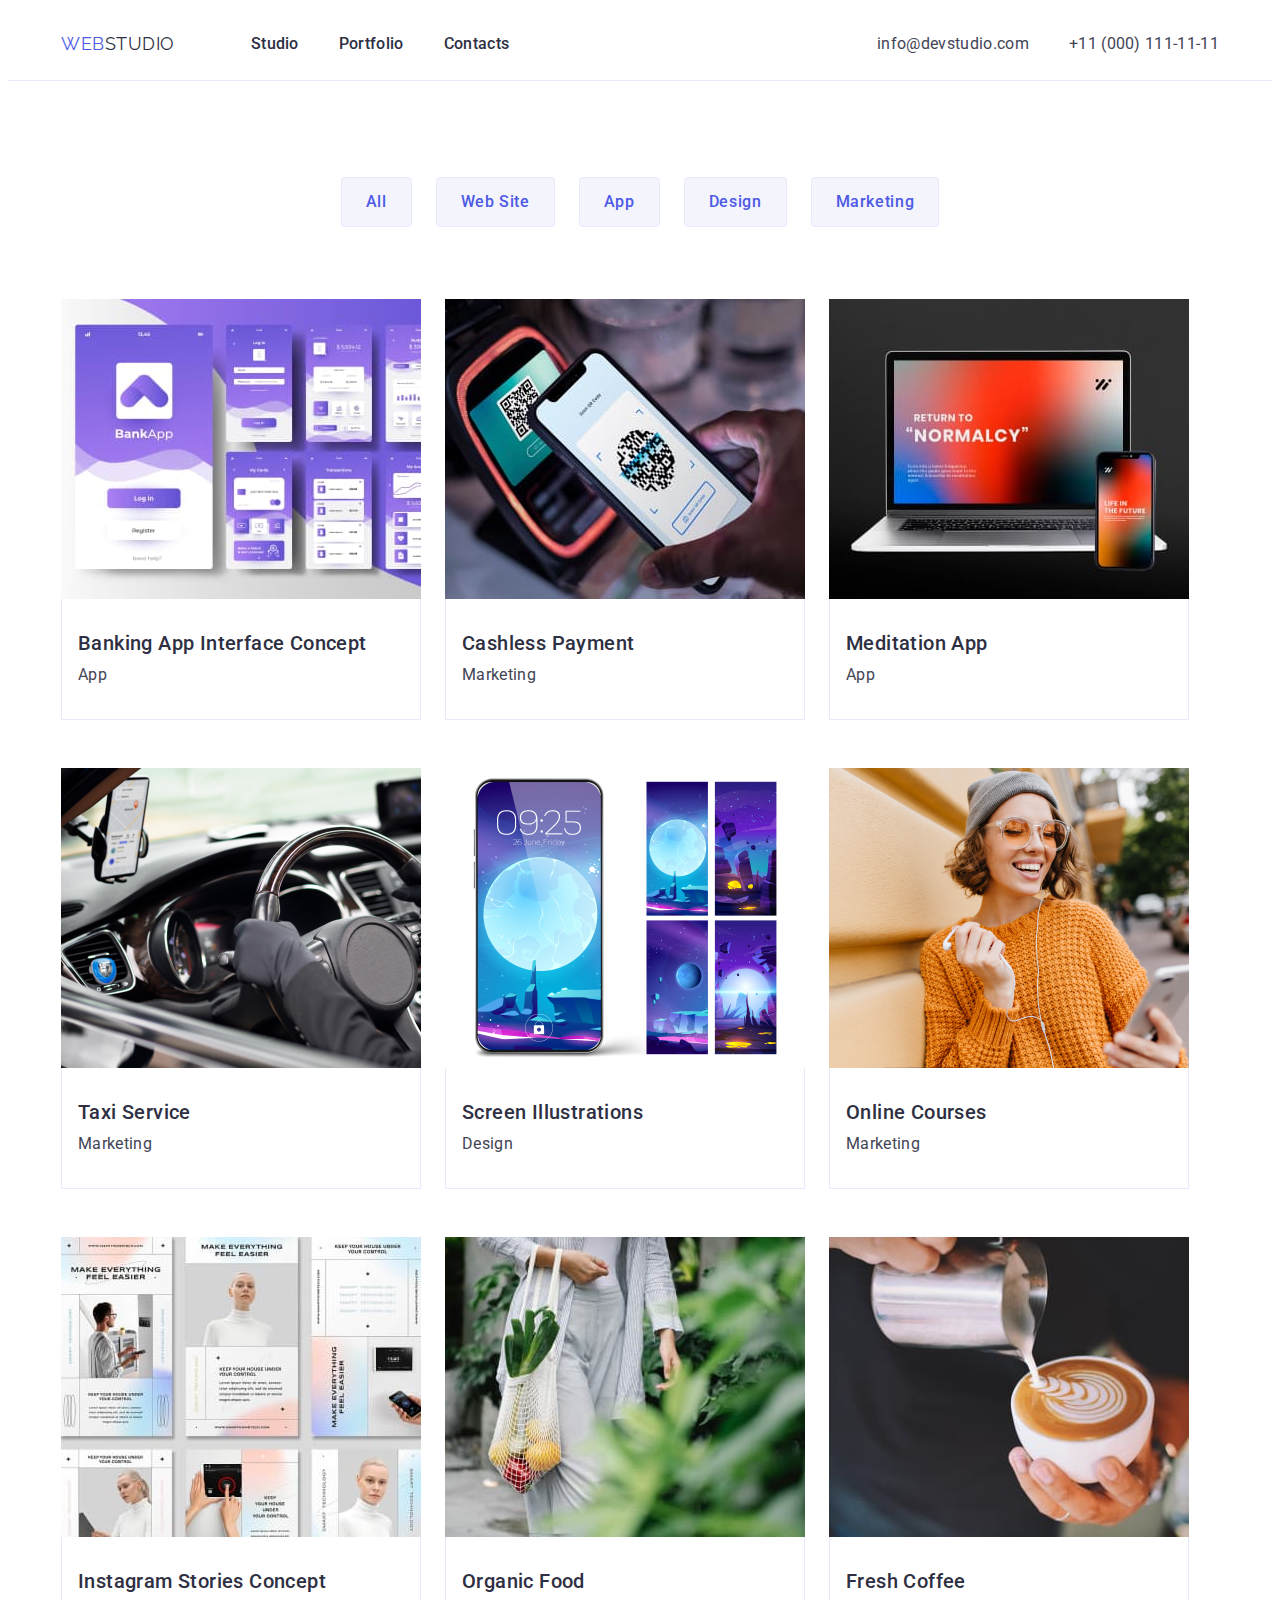
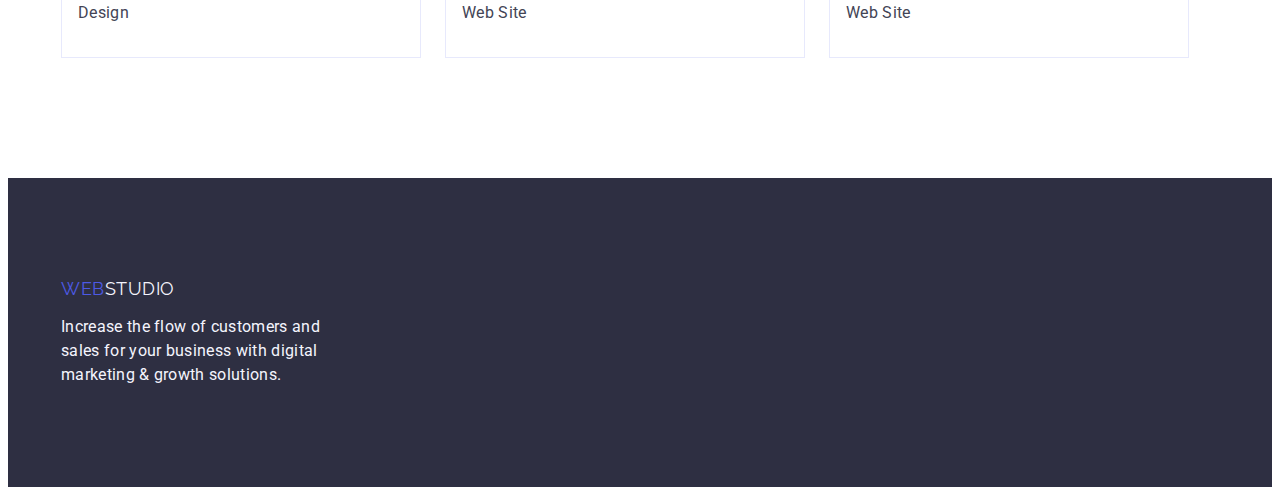
==== portfolio.html @ fd8b8183 "Initial commit" ====
<!DOCTYPE html>
<html lang="en">
<head>
    <meta charset="UTF-8">
    <meta http-equiv="X-UA-Compatible" content="IE=edge">
    <meta name="viewport" content="width=device-width, initial-scale=1.0">
    <title>Портфоліо</title>
    <link rel="preconnect" href="https://fonts.googleapis.com">
    <link rel="preconnect" href="https://fonts.gstatic.com" crossorigin>
    <link href="https://fonts.googleapis.com/css2?family=Raleway:wght@800&family=Roboto:wght@400;500;600;700&display=swap" rel="stylesheet">
    <link rel="stylesheet" href="https://cdnjs.cloudflare.com/ajax/libs/modern-normalize/1.1.0/modern-normalize.min.css" integrity="sha512-wpPYUAdjBVSE4KJnH1VR1HeZfpl1ub8YT/NKx4PuQ5NmX2tKuGu6U/JRp5y+Y8XG2tV+wKQpNHVUX03MfMFn9Q==" crossorigin="anonymous" referrerpolicy="no-referrer" />
    <link rel="stylesheet" href="./css/styles.css">
</head>
<body>
    <header class="header">
        <div class="container header-container">
        <nav class="header-navigation"> 
        <a class="header-logo link" href="./index.html">Web<span class="studio-text">Studio</span></a>          
        <ul class="header-list list">
        <li class="header-item"> <a class="header-link link" href="./index.html">Studio</a> </li>
        <li class="header-item"> <a class="header-link link" href="./portfolio.html">Portfolio</a> </li>
        <li class="header-item"> <a class="header-link link" href=""> Contacts</a></li>
    </ul>
</nav>
<address class="header-address">
    <ul class="header-list list">
    <li class="header-item"><a class="header-contact link" href="mailto:info@devstudio.com">info@devstudio.com</a></li>
    <li class="header-item"><a class="header-contact link" href="tel:+110001111111">+11 (000) 111-11-11</a></li>
    </ul>
</address>
</div>
    </header>
    <main>
<section class="portfolio-section">
    <div class="container portfolio-conteiner">
    <h1 hidden>title</h1>
    <ul class="button-list list">
        <li class="button-item"><button class="btn-text btn" type="button">All</button></li>
        <li class="button-item"><button class="btn-text btn" type="button">Web Site</button></li>
        <li class="button-item"><button class="btn-text btn" type="button">App</button></li>
        <li class="button-item"><button class="btn-text btn" type="button">Design</button></li>
        <li class="button-item"><button class="btn-text btn" type="button">Marketing</button></li>
    </ul>
    <ul class="picture-list list">
        <li class="picture-item">
            <a href="#" class="link">
            <img src="./images/portfolio/themth.jpg" alt="themth" width="360" height="300">
            <div class="under-picture">
            <h2 class="picture-tittle">Banking App Interface Concept</h2>
            <p class="picture-text">App</p>
</div>
        </a>
        </li>
        <li class="picture-item">
            <a href="#" class="link">
            <img src="./images/portfolio/qrscaner.jpg" alt="qrscaner" width="360" height="300">
           <div class="under-picture">
            <h2 class="picture-tittle">Cashless Payment</h2>
            <p class="picture-text">Marketing</p>
            </div>
        </a>
        </li>
        <li class="picture-item">
            <a href="#" class="link">
            <img src="./images/portfolio/normalcy.jpg" alt="normalsy" width="360" height="300">
            <div class="under-picture">
            <h2 class="picture-tittle">Meditation App</h2>
            <p class="picture-text">App</p>
        </div>
        </a>
        </li>
        <li class="picture-item">
            <a href="#" class="link">
            <img src="./images/portfolio/taxi.jpg" alt="taxi" width="360" height="300">
            <div class="under-picture">
            <h2 class="picture-tittle">Taxi Service</h2>
            <p class="picture-text">Marketing</p>
        </div>
            </a>
        </li>
        <li class="picture-item">
            <a href="#" class="link">
            <img src="./images/portfolio/moon.jpg" alt="moon" width="360" height="300">
            <div class="under-picture">
            <h2 class="picture-tittle">Screen Illustrations</h2>
            <p class="picture-text">Design</p>
        </div>
            </a>
        </li>
        <li class="picture-item">
            <a href="#" class="link">
            <img src="./images/portfolio/girl.jpg" alt="girl" width="360" height="300">
            <div class="under-picture">
            <h2 class="picture-tittle">Online Courses</h2>
            <p class="picture-text">Marketing</p>
        </div>
            </a>
        </li>
        <li class="picture-item">
            <a href="#" class="link">
            <img src="./images/portfolio/instagram.jpg" alt="instagram" width="360" height="300">
            <div class="under-picture">
            <h2 class="picture-tittle">Instagram Stories Concept</h2>
            <p class="picture-text">Design</p>
        </div>
            </a>
        </li>
        <li class="picture-item">
            <a href="#" class="link">
            <img src="./images/portfolio/organic.jpg" alt="organic" width="360" height="300">
            <div class="under-picture">
            <h2 class="picture-tittle">Organic Food</h2>
            <p class="picture-text">Web Site</p>
        </div>
            </a>
        </li>
        <li class="picture-item">
            <a href="#" class="link">
            <img src="./images/portfolio/coffe.jpg" alt="coffe" width="360" height="300">
            <div class="under-picture">
            <h2 class="picture-tittle">Fresh Coffee</h2>
            <p class="picture-text">Web Site</p>
        </div>
        </a>
        </li>
    </ul>
    </div>
</section>
    </main>
    <footer class="footer">
        <div class="container footer-container">
        <a class="footer-logo link" href="./index.html">Web<span class="studio-color">Studio</span></a>  
                <p class="footer-text">Increase the flow of customers and sales for your business with digital marketing & growth solutions.</p>
            </div>   
    </footer>   
</body>
</html>
---- css/styles.css ----
:root{
    --main-title-color: #FFFFFF;
    --text-color: #2E2F42;
    --third-tittle-color: #4d5ae5;
    --body-color:#434455;
    --focus-hover-color:#404bbf;
    --footer-text-color:#F4F4FD;
    --btn-color:#E7E9FC;
}
p,h1,h2,h3,h4,h5,h6{
margin: 0;
}
ul{
    margin: 0;
    padding-left: 0;
}
img{
    display: block;
}
header{
    padding-top: 24px;
   padding-bottom: 24px;
   border-bottom: 1px solid #E7E9FC;
}
body {
    font-family: 'Roboto', sans-serif;
    background: var(--main-title-color);
    color: var(--body-color);
}
.list{
    list-style: none;
}
.link{
    text-decoration: none;
}
.container{
 width: 1158px;
 padding-left: 15px;
 padding-right: 15px;
 margin-right: auto;
 margin-left: auto;

}
.header-container{
    display: flex;
    align-items: center;
    
}
.header-navigation{
    display: flex;
    align-items: center;
    margin-right: auto;

}
.header-link:hover{
color: var(--focus-hover-color);
}
.header-link:focus{
color: var(--focus-hover-color);
}

.studio-text{
    color: var(--text-color);    
}
.header-logo  {
    font-family: 'Raleway', sans-serif;
font-weight: 800px;
font-size: 18px;
line-height: 1.17;
display: flex;
align-items: center;
letter-spacing: 0.03em;
text-transform: uppercase;
color:var(--third-tittle-color);
text-decoration: none;
margin-right: 76px;
}
.header-list{
    display: flex;
    justify-content: center;
    gap: 40px;
}
.header-item {
    font-weight: 500;
font-size: 16px;
font-style: normal;
line-height: 1.5;
letter-spacing: 0.02em;
color: var(--text-color);
 }
 .header-item:last-child{
    margin-right: 0;
 }
.header-link {
    font-weight: 500;
    font-size: 16px;
    line-height: 1.5;
    letter-spacing: 0.02em;
    color: var(--text-color);
}
.link{
    text-decoration:none;
}
.header-address {
    font-style: normal;
}
.header-contact {
    font-weight: 400;
    font-size: 16px;
    line-height: 1.5;
    letter-spacing: 0.02em;
    color: var(--body-color) ;    
}

.header-contact:hover{
    color: var(--focus-hover-color);
}
.header-contact:focus{
    color: var(--focus-hover-color);
}

.first {
    background: var(--text-color);
    padding-top: 188px;
    padding-bottom: 188px;
}

.first-tittle {
    font-weight: 700;
font-size: 56px;
line-height: 1.07;
text-align: center;
letter-spacing: 0.02em;
color: var(--main-title-color);
max-width: 496px;
margin-right: auto;
margin-left: auto;
margin-bottom: 48px;
}
.first-button {
    font-family: "Roboto", sans-serif;
    background: var(--third-tittle-color);
    font-weight: 500px;
font-size: 16px;
line-height: 1.5;
display: flex;
align-items: center;
letter-spacing: 0.04em;
color: var(--main-title-color);
cursor: pointer;
padding: 16px 32px ;
margin-right: auto;
margin-left: auto;
border: none;
border-radius: 4px;
}
.first-button:hover{
    background-color:var(--focus-hover-color);
}
.first-button:focus{
    background-color: var(--focus-hover-color);
}
.portfolio-section{
    padding-top: 96px;
    padding-bottom: 120px;
}
.btn{
    background: var(--footer-text-color);
border: 1px solid var(--btn-color);
border-radius: 4px;
cursor: pointer;
padding: 12px 24px;
border: 1px solid #E7E9FC;
}
.btn:hover{
    background: var(--focus-hover-color);
}
.btn-text:hover{
    color:var(--main-title-color);
}
.btn:focus{
    background: var(--focus-hover-color);
}
.btn-text:focus{
    color:var(--main-title-color);
}
.btn-text{
    font-family: "Roboto", sans-serif;
    font-weight: 500;
font-size: 16px;
line-height: 1.5;
display: flex;
align-items: center;
text-align: center;
letter-spacing: 0.04em;
color:var(--third-tittle-color);
}
.button-list{
    display: flex;
    justify-content: center;
    gap: 24px;
    margin-bottom: 72px;
}

.picture-list{
       flex-wrap: wrap;
    display: flex;
   gap: 48px 24px;
}

.under-picture{
    border: 1px solid #E7E9FC;
    padding-top: 32px;
    border-top: none;
    padding-bottom: 32px; 
    padding-left: 16px;
    
}

.second{
    padding-top: 120px;
    padding-bottom: 120px;
}
.second-list{
    display: flex;
}
.second-item{
    width: calc((100% - 72px) / 4);
    margin-right: 24px;
}
.second-item:last-child{
    margin-right: 0;
}
.second-category {
    font-weight: 500;
font-size: 20px;
line-height: 1.2;
letter-spacing: 0.02em;
color: var(--text-color);
margin-bottom: 8px;
}
.second-text {
    font-weight: 400px;
font-size: 16px;
line-height: 1.5;
letter-spacing: 0.02em;
color: var(--body-color);
}
.third{
    padding-bottom: 120px;
}

.third-tittle, .fourth-tittle {
    font-weight: 700;
font-size: 36px;
line-height: 1.11;
text-align: center;
letter-spacing: 0.02em;
text-transform: capitalize;
color: var(--text-color);
margin-bottom: 72px;
margin-left: auto;
margin-right: auto;
}
.picture-third{
    display: flex;
    gap: 24px;
}
.fourth {
    background-color: var(--footer-text-color);
    padding-top: 120px;
    padding-bottom: 120px;
}
 
.fourth-list {
    background-color:var(--footer-text-color);
    display: flex;
    gap: 24px;
    justify-content: center;
}
.fourth-item {
    background-color: var(--main-title-color);
    width: calc((100% - 72px) / 4);
      }
.teem-text{
    padding-top: 32px;
    padding-bottom: 32px;
}
.fourth-name{
    background-color:var(--main-title-color);
    font-weight: 500;
font-size: 20px;
line-height: 1.2;
text-align: center;
letter-spacing: 0.02em;
color: var(--text-color);
margin-bottom: 8px;
}
.fourth-text {
    font-weight: 400;
font-size: 16px;
line-height: 1.5;
text-align: center;
letter-spacing: 0.02em;
color: var(--body-color);

}
.picture-tittle {
    background-color:var(--main-title-color);
    font-weight: 500;
font-size: 20px;
line-height: 1.2;
letter-spacing: 0.02em;
color: var(--text-color);
margin-bottom: 8px;
}
.picture-text {
font-size: 16px;
line-height: 1.5;
letter-spacing: 0.02em;
color: var(--body-color);
}
.footer{
    background: var(--text-color);
    padding-top: 100px;
    padding-bottom: 100px;
    flex-grow: 1;
}

.footer-logo  {
    font-family: 'Raleway', sans-serif;
font-weight: 800px;
font-size: 18px;
line-height: 1.17;
align-items: center;
letter-spacing: 0.03em;
text-transform: uppercase;
color: var(--third-tittle-color);
text-decoration: none;
}
.studio-color{
    color: var(--footer-text-color);
    }

.footer-text{
    font-weight: 400;
font-size: 16px;
line-height: 1.5;
letter-spacing: 0.02em;
color: var(--footer-text-color);
margin-top: 16px;
max-width: 264px;
}
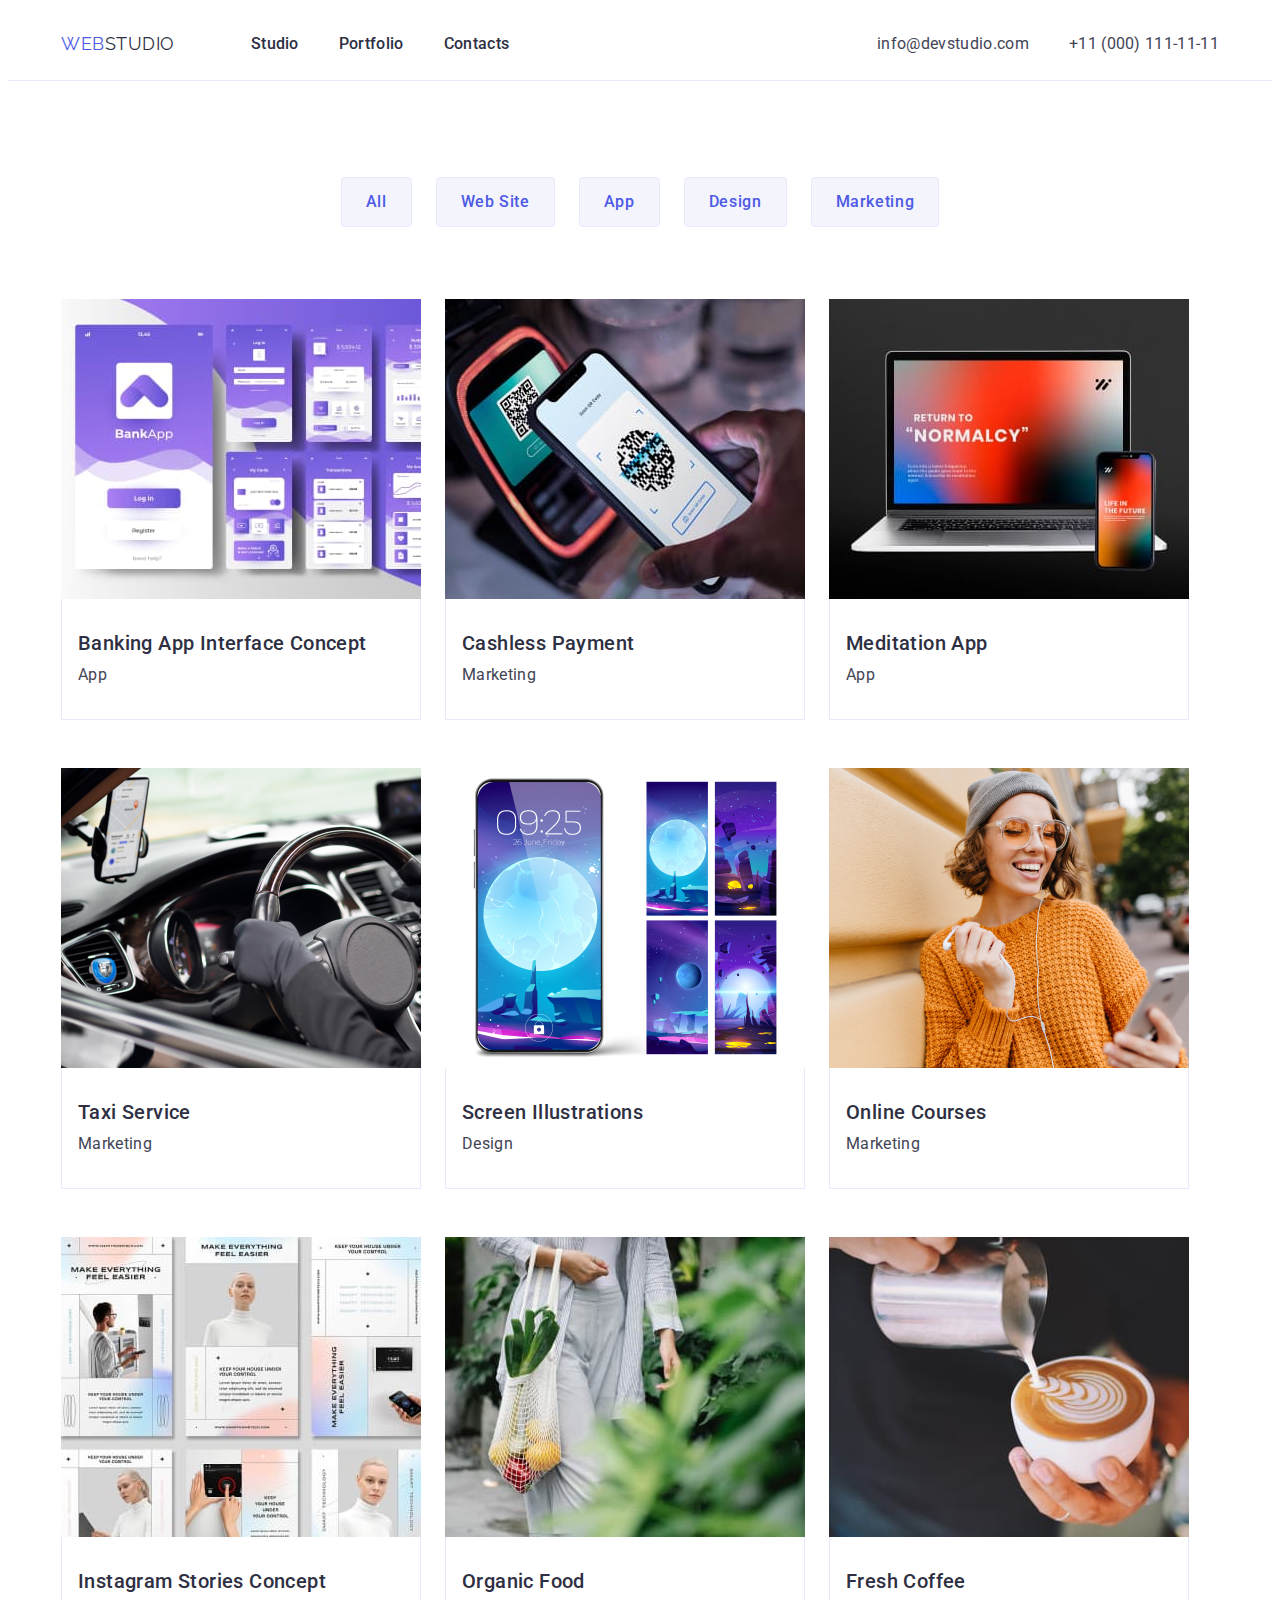
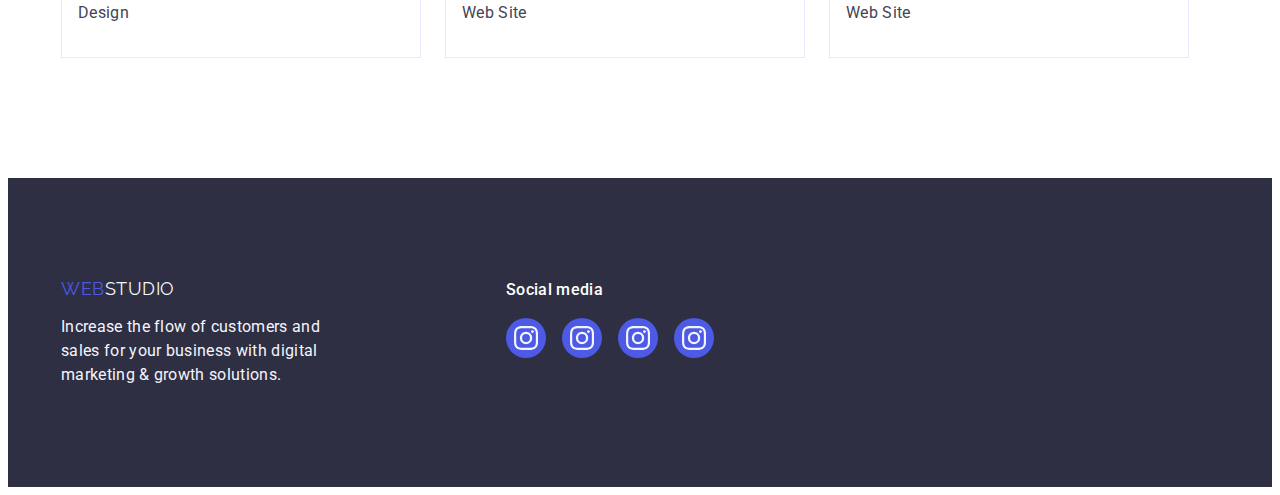
==== commit 199f0be2: "fourthhomework" ====
--- a/portfolio.html
+++ b/portfolio.html
@@ -129,9 +129,44 @@
     </main>
     <footer class="footer">
         <div class="container footer-container">
+            <div>
         <a class="footer-logo link" href="./index.html">Web<span class="studio-color">Studio</span></a>  
                 <p class="footer-text">Increase the flow of customers and sales for your business with digital marketing & growth solutions.</p>
-            </div>   
+            </div>
+            <div class="footer-wrap">
+                <h3 class="social-media">Social media</h3>
+                <ul class="social-media-list list">
+                    <li class="footer-social">
+                        <a class="footer-social-link link" href="">
+                            <svg class="futer-social-icon" width="24" height="24">
+                                <use href="./images/icons.svg#icon-instagram-2"></use>
+                            </svg>
+                        </a>
+                    </li>
+                    <li class="footer-social">
+                        <a class="footer-social-link link" href="">
+                            <svg class="futer-social-icon" width="24" height="24">
+                                <use href="./images/icons.svg#icon-instagram-2"></use>
+                            </svg>
+                        </a>
+                    </li>
+                    <li class="footer-social">
+                        <a class="footer-social-link link" href="">
+                            <svg class="futer-social-icon" width="24" height="24">
+                                <use href="./images/icons.svg#icon-instagram-2"></use>
+                            </svg>
+                        </a>
+                    </li>
+                <li class="footer-social">
+                        <a class="footer-social-link link" href="">
+                            <svg class="futer-social-icon" width="24" height="24">
+                                <use href="./images/icons.svg#icon-instagram-2"></use>
+                            </svg>
+                        </a>
+                    </li>    
+                </ul>
+            </div>
+        </div>   
     </footer>   
 </body>
 </html>--- a/css/styles.css
+++ b/css/styles.css
@@ -121,6 +121,12 @@
 
 .first {
     background: var(--text-color);
+    background-image: linear-gradient(rgba(46, 47, 66, 0.7), rgba(46, 47, 66, 0.7)), url(../images/people-office.jpg);
+    background-repeat: no-repeat;
+    background-position: center;
+    background-size: cover;
+    max-width: 1440px; 
+    margin: 0 auto;   
     padding-top: 188px;
     padding-bottom: 188px;
 }
@@ -171,15 +177,20 @@
 cursor: pointer;
 padding: 12px 24px;
 border: 1px solid #E7E9FC;
+box-shadow: 0px 0px 0px rgba(0, 0, 0, 0.1),
+ 0px 0px 0px rgba(0, 0, 0, 0.08), 
+ 0px 0px 0px rgba(0, 0, 0, 0.12);
 }
 .btn:hover{
     background: var(--focus-hover-color);
+    box-shadow: 0px 3px 1px rgba(0, 0, 0, 0.1), 0px 2px 1px rgba(0, 0, 0, 0.08), 0px 2px 2px rgba(0, 0, 0, 0.12);
 }
 .btn-text:hover{
     color:var(--main-title-color);
 }
 .btn:focus{
     background: var(--focus-hover-color);
+    box-shadow: 0px 3px 1px rgba(0, 0, 0, 0.1), 0px 2px 1px rgba(0, 0, 0, 0.08), 0px 2px 2px rgba(0, 0, 0, 0.12);
 }
 .btn-text:focus{
     color:var(--main-title-color);
@@ -206,8 +217,19 @@
        flex-wrap: wrap;
     display: flex;
    gap: 48px 24px;
-}
-
+   
+}
+.picture-item{
+    box-shadow: 0px 0px 0px rgba(46, 47, 66, 0.08),
+    0px 0px 0px rgba(46, 47, 66, 0.16), 
+    0px 0px 0px rgba(46, 47, 66, 0.08);
+}
+.picture-item:hover,
+.picture-item:focus{
+    box-shadow: 0px 1px 6px rgba(46, 47, 66, 0.08),
+    0px 1px 1px rgba(46, 47, 66, 0.16), 
+    0px 2px 1px rgba(46, 47, 66, 0.08);
+}
 .under-picture{
     border: 1px solid #E7E9FC;
     padding-top: 32px;
@@ -221,6 +243,22 @@
     padding-top: 120px;
     padding-bottom: 120px;
 }
+.future-item{
+    display: flex;
+    justify-content: center;
+    gap: 24px;
+    width: 264px;
+    height: 112px;
+    border-radius: 4px;
+    background-color:  #F4F4FD;
+    margin-bottom: 8px;
+}
+.future-icon{
+    display: flex;
+    align-items: center;
+    justify-content: center;
+  margin-top: 24px;
+}
 .second-list{
     display: flex;
 }
@@ -250,7 +288,7 @@
     padding-bottom: 120px;
 }
 
-.third-tittle, .fourth-tittle {
+.third-tittle, .fourth-tittle, .fifth-tittle {
     font-weight: 700;
 font-size: 36px;
 line-height: 1.11;
@@ -281,6 +319,10 @@
 .fourth-item {
     background-color: var(--main-title-color);
     width: calc((100% - 72px) / 4);
+    box-shadow: 0px 1px 6px rgba(46, 47, 66, 0.08),
+     0px 1px 1px rgba(46, 47, 66, 0.16), 
+    0px 2px 1px rgba(46, 47, 66, 0.08);
+    border-radius: 0px 0px 4px 4px;
       }
 .teem-text{
     padding-top: 32px;
@@ -303,8 +345,28 @@
 text-align: center;
 letter-spacing: 0.02em;
 color: var(--body-color);
-
-}
+margin-bottom: 8px;
+
+}
+.fourth-soc-list {
+    display: flex;
+    justify-content: center;
+    gap: 24px;
+}
+.fourth-soc-item {
+    width: 40px;
+    height: 40px;
+}
+.fourth-soc-link {
+    width: 100%;
+    height: 100%;
+    border-radius: 50%;
+    background-color: #4D5AE5;
+    display: flex;
+    align-items: center;
+    justify-content: center;
+}
+
 .picture-tittle {
     background-color:var(--main-title-color);
     font-weight: 500;
@@ -320,13 +382,51 @@
 letter-spacing: 0.02em;
 color: var(--body-color);
 }
+.fifth{
+    padding-top: 120px;
+    padding-bottom: 120px;
+}
+.customers-list {
+    display: flex;
+    justify-content: center;
+    gap: 24px;
+}
+
+.customers-item {
+    width: 168px;
+    height: 88px;
+    border: 1px solid #8E8F99;
+    border-radius: 4px;
+}
+.customers-link {
+width: 100%;
+height: 100%;
+    display: flex;
+    align-items: center;
+    justify-content: center;
+    border: 1px solid #8E8F99;
+    border-radius: 4px;
+    color: #8E8F99;
+}
+.customers-icon{
+    fill: currentColor;
+}
+.customers-link:hover,
+.customers-link:focus{
+    color: #404bbf;
+    border-color: #404bbf;
+} 
 .footer{
     background: var(--text-color);
     padding-top: 100px;
     padding-bottom: 100px;
     flex-grow: 1;
-}
-
+    
+}
+.footer-container{
+    display: flex;
+    gap: 120px;
+}
 .footer-logo  {
     font-family: 'Raleway', sans-serif;
 font-weight: 800px;
@@ -349,5 +449,39 @@
 letter-spacing: 0.02em;
 color: var(--footer-text-color);
 margin-top: 16px;
+margin-right: 61px;
 max-width: 264px;
 }
+
+.social-media{
+    font-family: 'Roboto';
+font-style: normal;
+font-weight: 500;
+font-size: 16px;
+line-height: 24px;
+letter-spacing: 0.02em;
+color: #FFFFFF;
+margin-bottom: 16px;
+}
+.social-media-list{
+    display: flex;
+    justify-content: center;
+    gap: 16px;
+}
+
+.footer-social {
+    width: 40px;
+    height: 40px;
+}
+.footer-social-link {
+    width: 100%;
+    height: 100%;
+    border-radius: 50%;
+    background-color: #4D5AE5;
+    display: flex;
+    align-items: center;
+    justify-content: center; 
+}
+.futer-social-icon {
+}
+
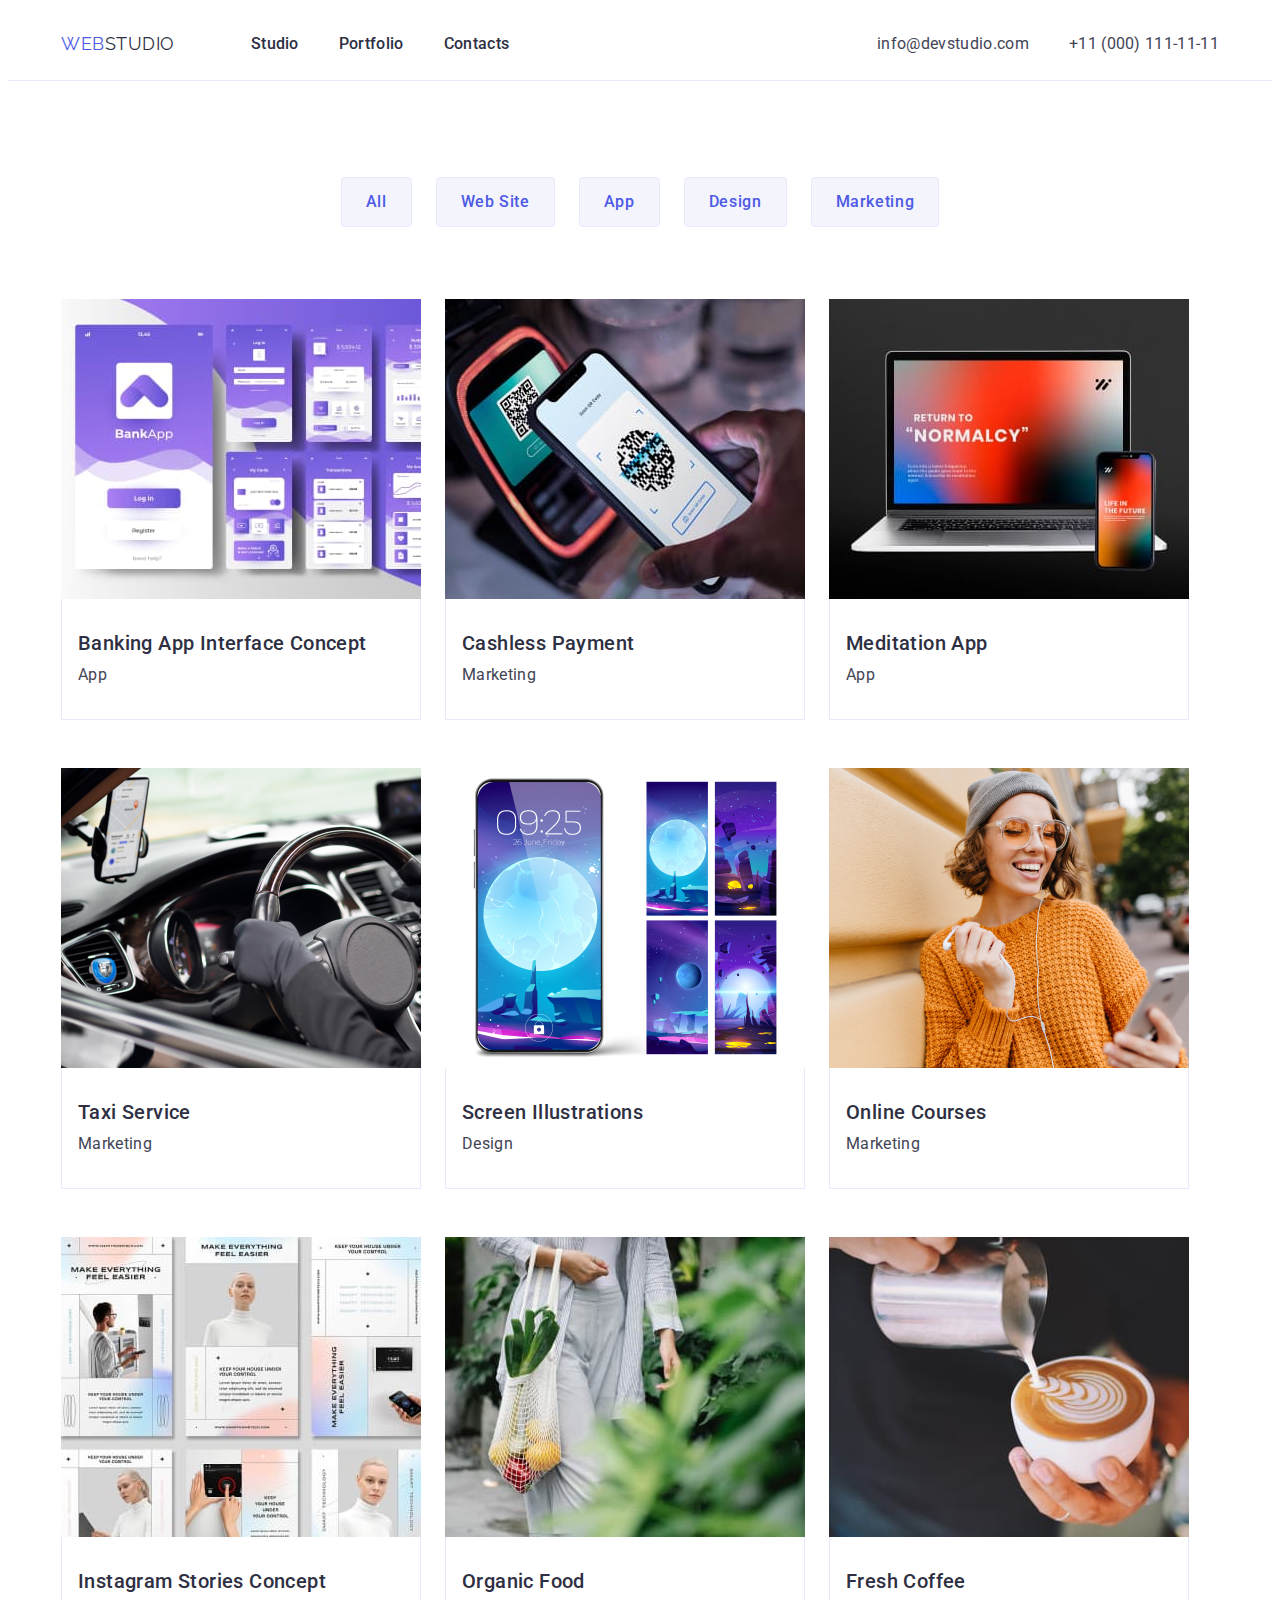
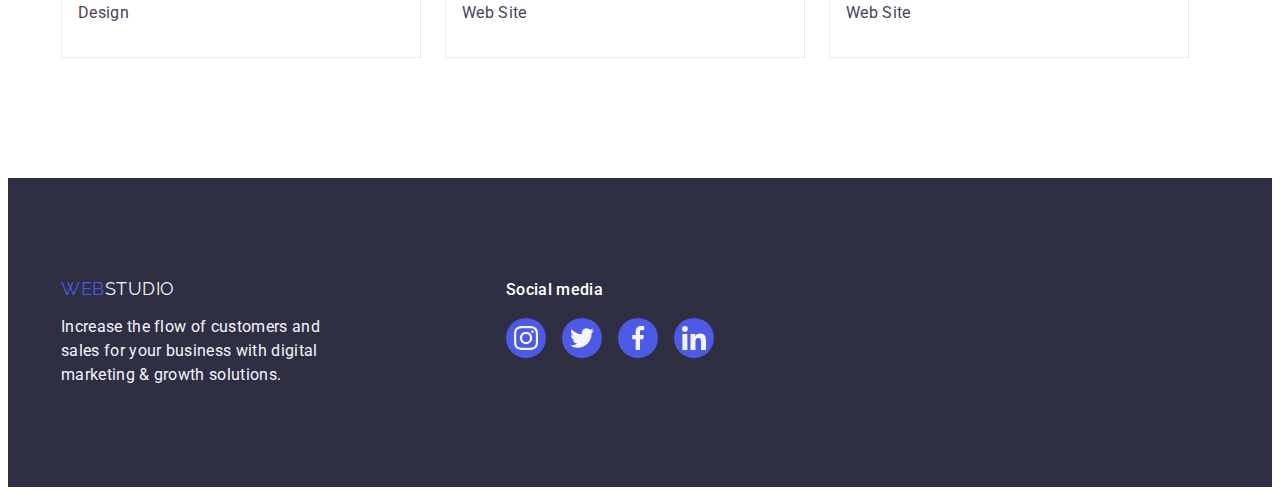
==== commit 243767df: "finally" ====
--- a/portfolio.html
+++ b/portfolio.html
@@ -43,16 +43,16 @@
     </ul>
     <ul class="picture-list list">
         <li class="picture-item">
-            <a href="#" class="link">
+            <a href="#" class="picture-item-link link">
             <img src="./images/portfolio/themth.jpg" alt="themth" width="360" height="300">
             <div class="under-picture">
             <h2 class="picture-tittle">Banking App Interface Concept</h2>
             <p class="picture-text">App</p>
-</div>
+            </div>
         </a>
         </li>
         <li class="picture-item">
-            <a href="#" class="link">
+            <a href="#" class="picture-item-link link">
             <img src="./images/portfolio/qrscaner.jpg" alt="qrscaner" width="360" height="300">
            <div class="under-picture">
             <h2 class="picture-tittle">Cashless Payment</h2>
@@ -61,7 +61,7 @@
         </a>
         </li>
         <li class="picture-item">
-            <a href="#" class="link">
+            <a href="#" class="picture-item-link link">
             <img src="./images/portfolio/normalcy.jpg" alt="normalsy" width="360" height="300">
             <div class="under-picture">
             <h2 class="picture-tittle">Meditation App</h2>
@@ -70,7 +70,7 @@
         </a>
         </li>
         <li class="picture-item">
-            <a href="#" class="link">
+            <a href="#" class="picture-item-link link">
             <img src="./images/portfolio/taxi.jpg" alt="taxi" width="360" height="300">
             <div class="under-picture">
             <h2 class="picture-tittle">Taxi Service</h2>
@@ -79,7 +79,7 @@
             </a>
         </li>
         <li class="picture-item">
-            <a href="#" class="link">
+            <a href="#" class="picture-item-link link">
             <img src="./images/portfolio/moon.jpg" alt="moon" width="360" height="300">
             <div class="under-picture">
             <h2 class="picture-tittle">Screen Illustrations</h2>
@@ -88,7 +88,7 @@
             </a>
         </li>
         <li class="picture-item">
-            <a href="#" class="link">
+            <a href="#" class="picture-item-link link">
             <img src="./images/portfolio/girl.jpg" alt="girl" width="360" height="300">
             <div class="under-picture">
             <h2 class="picture-tittle">Online Courses</h2>
@@ -97,7 +97,7 @@
             </a>
         </li>
         <li class="picture-item">
-            <a href="#" class="link">
+            <a href="#" class="picture-item-link link">
             <img src="./images/portfolio/instagram.jpg" alt="instagram" width="360" height="300">
             <div class="under-picture">
             <h2 class="picture-tittle">Instagram Stories Concept</h2>
@@ -106,7 +106,7 @@
             </a>
         </li>
         <li class="picture-item">
-            <a href="#" class="link">
+            <a href="#" class="picture-item-link link">
             <img src="./images/portfolio/organic.jpg" alt="organic" width="360" height="300">
             <div class="under-picture">
             <h2 class="picture-tittle">Organic Food</h2>
@@ -115,7 +115,7 @@
             </a>
         </li>
         <li class="picture-item">
-            <a href="#" class="link">
+            <a href="#" class="picture-item-link link">
             <img src="./images/portfolio/coffe.jpg" alt="coffe" width="360" height="300">
             <div class="under-picture">
             <h2 class="picture-tittle">Fresh Coffee</h2>
@@ -134,33 +134,33 @@
                 <p class="footer-text">Increase the flow of customers and sales for your business with digital marketing & growth solutions.</p>
             </div>
             <div class="footer-wrap">
-                <h3 class="social-media">Social media</h3>
+                <p class="social-media">Social media</p>
                 <ul class="social-media-list list">
                     <li class="footer-social">
                         <a class="footer-social-link link" href="">
-                            <svg class="futer-social-icon" width="24" height="24">
+                            <svg class="footer-social-icon" width="24" height="24">
                                 <use href="./images/icons.svg#icon-instagram-2"></use>
                             </svg>
                         </a>
                     </li>
                     <li class="footer-social">
                         <a class="footer-social-link link" href="">
-                            <svg class="futer-social-icon" width="24" height="24">
-                                <use href="./images/icons.svg#icon-instagram-2"></use>
+                            <svg class="footer-social-icon" width="24" height="24">
+                                <use href="./images/icons.svg#icon-twitter-1"></use>
                             </svg>
                         </a>
                     </li>
                     <li class="footer-social">
                         <a class="footer-social-link link" href="">
-                            <svg class="futer-social-icon" width="24" height="24">
-                                <use href="./images/icons.svg#icon-instagram-2"></use>
+                            <svg class="footer-social-icon" width="24" height="24">
+                                <use href="./images/icons.svg#icon-facebook-1"></use>
                             </svg>
                         </a>
                     </li>
                 <li class="footer-social">
                         <a class="footer-social-link link" href="">
-                            <svg class="futer-social-icon" width="24" height="24">
-                                <use href="./images/icons.svg#icon-instagram-2"></use>
+                            <svg class="footer-social-icon" width="24" height="24">
+                                <use href="./images/icons.svg#icon-linkedin-1"></use>
                             </svg>
                         </a>
                     </li>    
--- a/css/styles.css
+++ b/css/styles.css
@@ -184,6 +184,7 @@
 .btn:hover{
     background: var(--focus-hover-color);
     box-shadow: 0px 3px 1px rgba(0, 0, 0, 0.1), 0px 2px 1px rgba(0, 0, 0, 0.08), 0px 2px 2px rgba(0, 0, 0, 0.12);
+border-color: var(--focus-hover-color);
 }
 .btn-text:hover{
     color:var(--main-title-color);
@@ -219,13 +220,15 @@
    gap: 48px 24px;
    
 }
-.picture-item{
+
+.picture-item-link{
+    display: block;
     box-shadow: 0px 0px 0px rgba(46, 47, 66, 0.08),
     0px 0px 0px rgba(46, 47, 66, 0.16), 
     0px 0px 0px rgba(46, 47, 66, 0.08);
 }
-.picture-item:hover,
-.picture-item:focus{
+.picture-item-link:hover,
+.picture-item-link:focus{
     box-shadow: 0px 1px 6px rgba(46, 47, 66, 0.08),
     0px 1px 1px rgba(46, 47, 66, 0.16), 
     0px 2px 1px rgba(46, 47, 66, 0.08);
@@ -246,8 +249,6 @@
 .future-item{
     display: flex;
     justify-content: center;
-    gap: 24px;
-    width: 264px;
     height: 112px;
     border-radius: 4px;
     background-color:  #F4F4FD;
@@ -366,6 +367,9 @@
     align-items: center;
     justify-content: center;
 }
+.fourth-soc-link:hover{
+    background-color: #404bbf;
+}
 
 .picture-tittle {
     background-color:var(--main-title-color);
@@ -396,7 +400,7 @@
     width: 168px;
     height: 88px;
     border: 1px solid #8E8F99;
-    border-radius: 4px;
+border-radius: 4px;
 }
 .customers-link {
 width: 100%;
@@ -425,7 +429,10 @@
 }
 .footer-container{
     display: flex;
-    gap: 120px;
+    
+}
+.footer-wrap{
+    margin-left: 120px;
 }
 .footer-logo  {
     font-family: 'Raleway', sans-serif;
@@ -480,8 +487,14 @@
     background-color: #4D5AE5;
     display: flex;
     align-items: center;
-    justify-content: center; 
-}
-.futer-social-icon {
-}
-
+    justify-content: center;
+}
+   
+.footer-social-link:hover{        
+    background-color: #31D0aa;  
+}
+
+.footer-social-link:focus{
+    background-color: #31D0aa;  
+}
+
